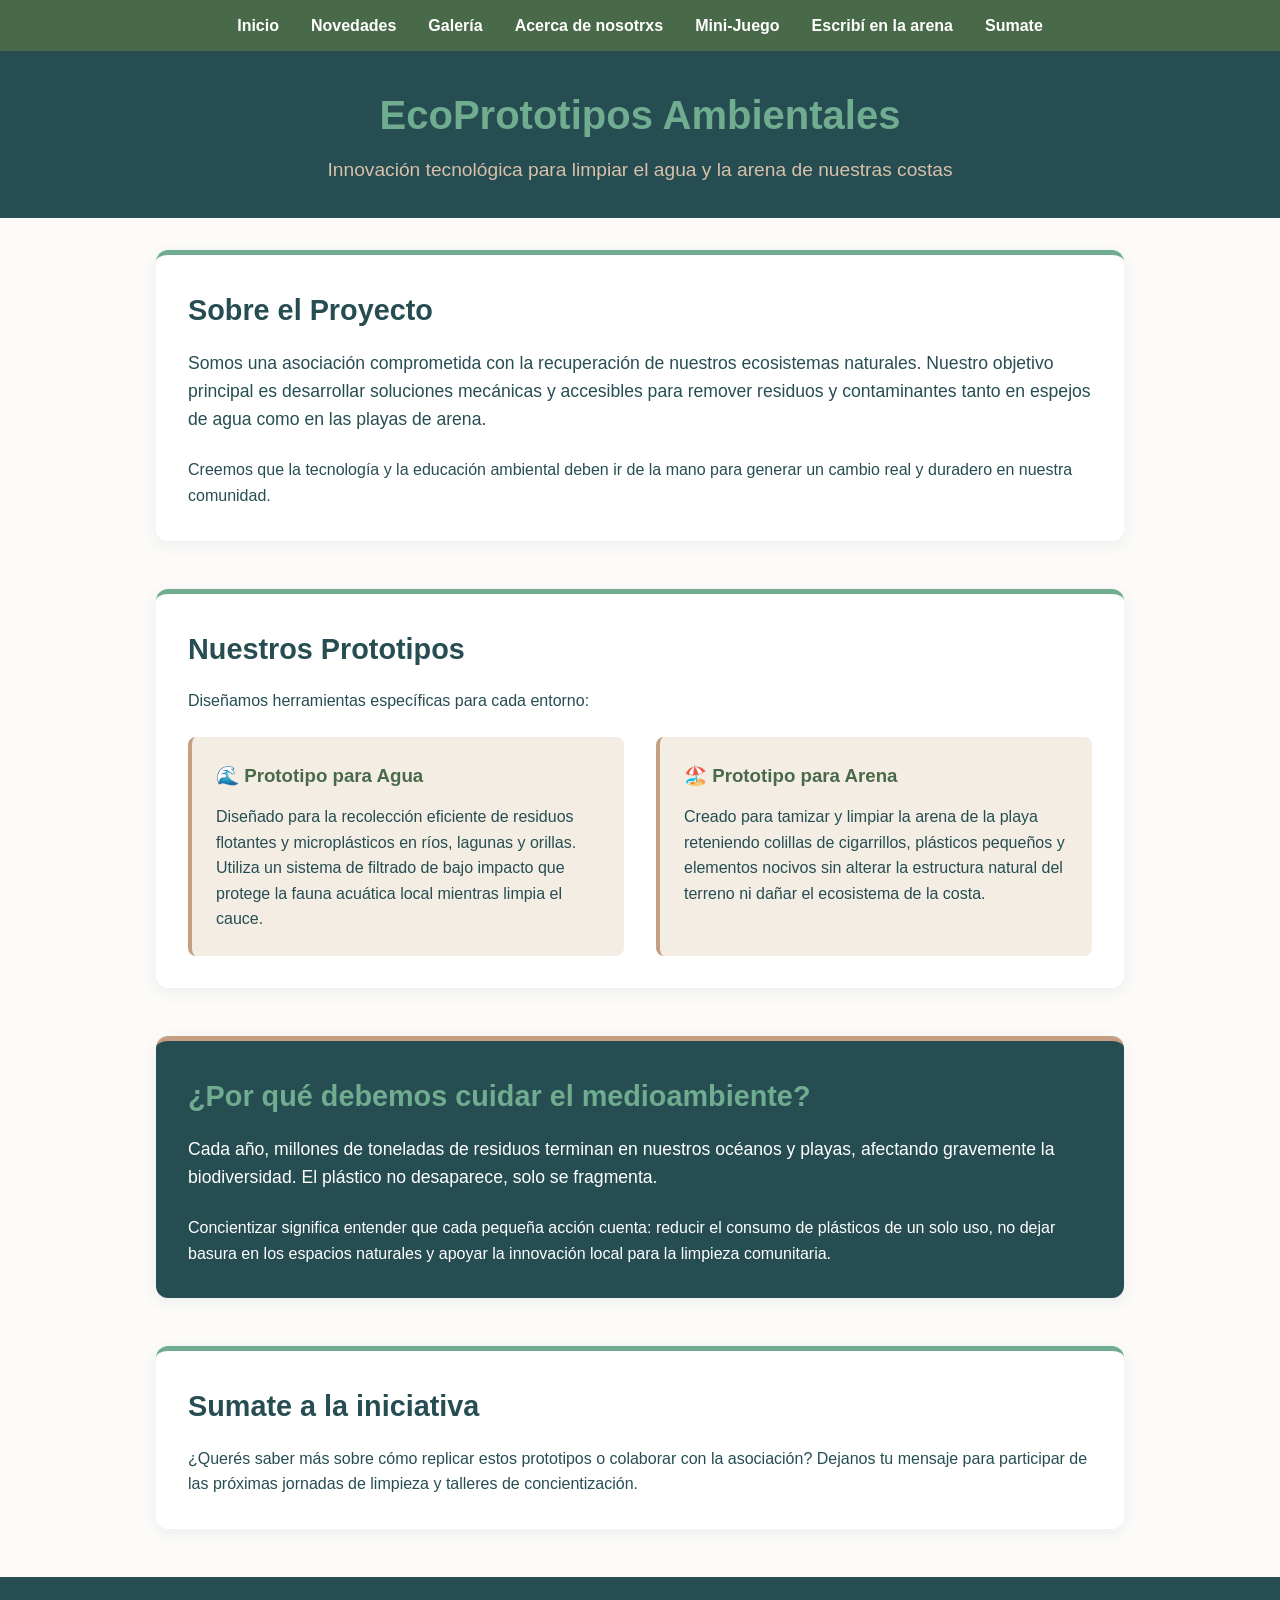
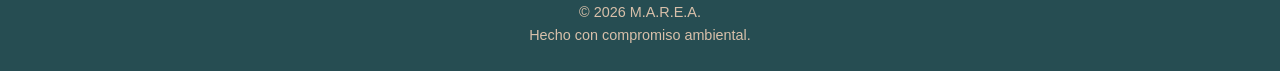
==== index.html @ c1b2d2fb "Add files via upload" ====
<!DOCTYPE html>
<html lang="es">

<head>
    <meta charset="UTF-8">
    <meta name="viewport" content="width=device-width, initial-scale=1.0">
    <title>Inicio</title>
    <link rel="stylesheet" href="style.css">

</head>

<body>
    <nav>
        <a href="index.html">Inicio</a>
        <a href="novedades.html">Novedades</a>
        <a href="galeria.html">Galería</a>
        <a href="acercaDe.html">Acerca de nosotrxs</a>
        <a href="juego2.html">Mini-Juego</a>
        <a href="juego.html">Escribí en la arena</a>
        <a href="contacto.html">Sumate</a>
    </nav>
    <header>

        <h1>EcoPrototipos Ambientales</h1>
        <p>Innovación tecnológica para limpiar el agua y la arena de nuestras costas</p>
    </header>


    
    <div class="container">
        
        <section id="proyecto">
            <h2>Sobre el Proyecto</h2>
            <p class="intro-text">Somos una asociación comprometida con la recuperación de nuestros ecosistemas naturales. Nuestro objetivo principal es desarrollar soluciones mecánicas y accesibles para remover residuos y contaminantes tanto en espejos de agua como en las playas de arena.</p>
            <p>Creemos que la tecnología y la educación ambiental deben ir de la mano para generar un cambio real y duradero en nuestra comunidad.</p>
        </section>

        <section id="prototipos">
            <h2>Nuestros Prototipos</h2>
            <p>Diseñamos herramientas específicas para cada entorno:</p>
            
            <div class="prototypes-grid">
                <div class="card">
                    <h3>🌊 Prototipo para Agua</h3>
                    <p>Diseñado para la recolección eficiente de residuos flotantes y microplásticos en ríos, lagunas y orillas. Utiliza un sistema de filtrado de bajo impacto que protege la fauna acuática local mientras limpia el cauce.</p>
                </div>
                
                <div class="card">
                    <h3>🏖️ Prototipo para Arena</h3>
                    <p>Creado para tamizar y limpiar la arena de la playa reteniendo colillas de cigarrillos, plásticos pequeños y elementos nocivos sin alterar la estructura natural del terreno ni dañar el ecosistema de la costa.</p>
                </div>
            </div>
        </section>

        <section id="concientizar" class="awareness">
            <h2>¿Por qué debemos cuidar el medioambiente?</h2>
            <p class="intro-text">Cada año, millones de toneladas de residuos terminan en nuestros océanos y playas, afectando gravemente la biodiversidad. El plástico no desaparece, solo se fragmenta.</p>
            <p>Concientizar significa entender que cada pequeña acción cuenta: reducir el consumo de plásticos de un solo uso, no dejar basura en los espacios naturales y apoyar la innovación local para la limpieza comunitaria.</p>
        </section>

        <section id="contacto">
            <h2>Sumate a la iniciativa</h2>
            <p>¿Querés saber más sobre cómo replicar estos prototipos o colaborar con la asociación? Dejanos tu mensaje para participar de las próximas jornadas de limpieza y talleres de concientización.</p>
        </section>

    </div>

    <footer>
        <p>&copy; 2026 M.A.R.E.A. <br>Hecho con compromiso ambiental.</p>
    </footer>

</body>

</html>
---- style.css ----
:root {
    --primary-dark: #264d52;
    --sage-green: #70ac90;
    --forest-green: #496a49;
    --terracotta: #c59f82;
    --light-bg: #d8c0aa;
}

* {
    margin: 0;
    padding: 0;
    box-sizing: border-box;
    font-family: 'Segoe UI', Tahoma, Geneva, Verdana, sans-serif;
}

body {
    background-color: #fcfbfa;
    color: var(--primary-dark);
    line-height: 1.6;
}

header {
    background-color: var(--primary-dark);
    color: white;
    padding: 2rem 1rem;
    text-align: center;
}

header h1 {
    font-size: 2.5rem;
    margin-bottom: 0.5rem;
    color: var(--sage-green);
}

header p {
    font-size: 1.2rem;
    color: var(--light-bg);
}

nav {
    background-color: var(--forest-green);
    display: flex;
    justify-content: center;
    gap: 2rem;
    padding: 0.8rem;
}

nav a {
    color: white;
    text-decoration: none;
    font-weight: 600;
    transition: color 0.3s;
}

nav a:hover {
    color: var(--light-bg);
}

.container {
    max-width: 1000px;
    margin: 2rem auto;
    padding: 0 1rem;
}

section {
    margin-bottom: 3rem;
    background: white;
    padding: 2rem;
    border-radius: 12px;
    box-shadow: 0 4px 15px rgba(38, 77, 82, 0.08);
    border-top: 5px solid var(--sage-green);
}

h2 {
    color: var(--primary-dark);
    margin-bottom: 1rem;
    font-size: 1.8rem;
}

.intro-text {
    font-size: 1.1rem;
    margin-bottom: 1.5rem;
}

.prototypes-grid {
    display: grid;
    grid-template-columns: repeat(auto-fit, minmax(280px, 1fr));
    gap: 2rem;
    margin-top: 1.5rem;
}

.card {
    background-color: #f4ede4;
    border-radius: 8px;
    padding: 1.5rem;
    border-left: 4px solid var(--terracotta);
}

.card h3 {
    color: var(--forest-green);
    margin-bottom: 0.8rem;
}

.awareness {
    background-color: var(--primary-dark);
    color: white;
    border-top-color: var(--terracotta);
}

.awareness h2 {
    color: var(--sage-green);
}

footer {
    background-color: var(--primary-dark);
    color: var(--light-bg);
    text-align: center;
    padding: 1.5rem;
    margin-top: 2rem;
    font-size: 0.9rem;
}

@media (max-width: 600px) {
    nav {
        flex-direction: column;
        text-align: center;
        gap: 0.8rem;
    }
}
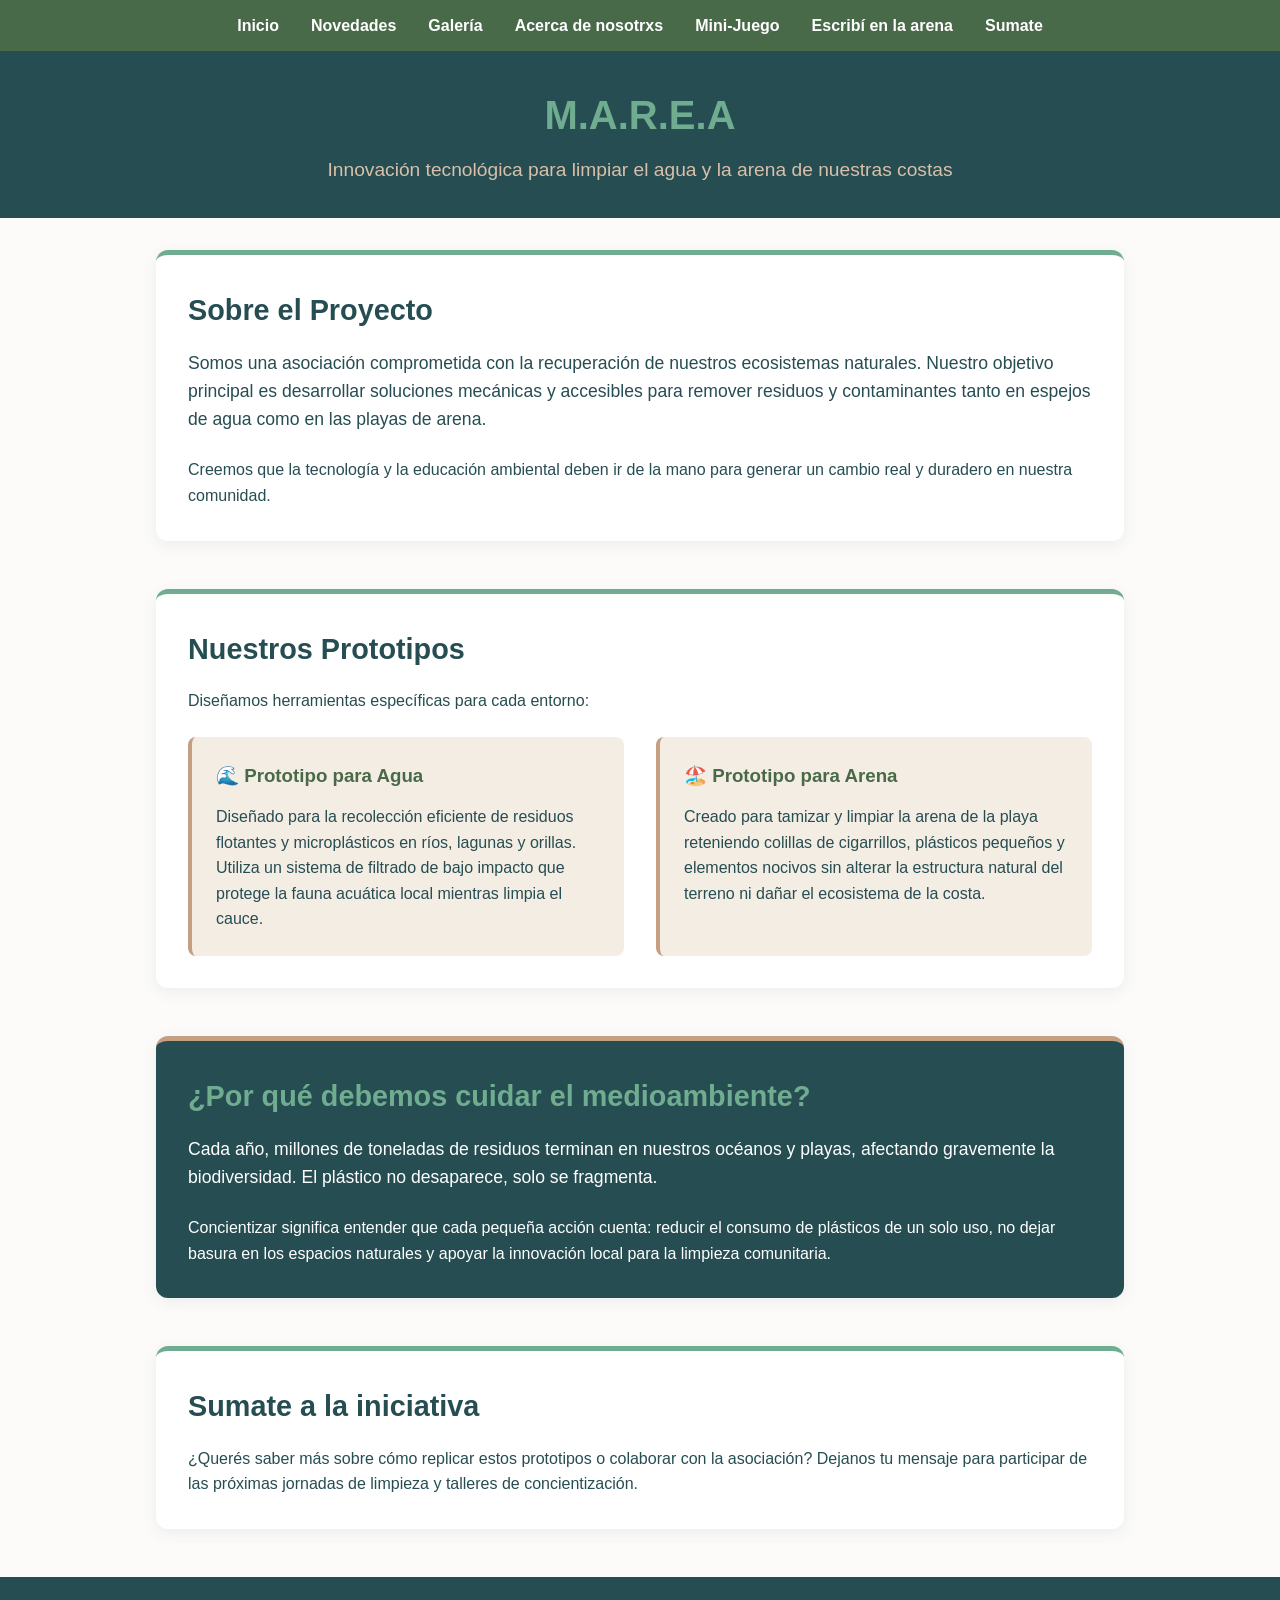
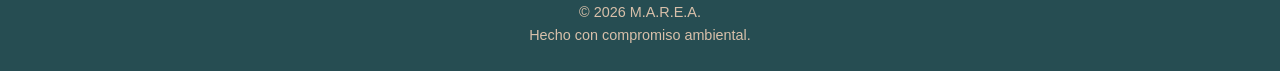
==== commit 1cc10f50: "Update index.html" ====
--- a/index.html
+++ b/index.html
@@ -21,7 +21,7 @@
     </nav>
     <header>
 
-        <h1>EcoPrototipos Ambientales</h1>
+        <h1>M.A.R.E.A</h1>
         <p>Innovación tecnológica para limpiar el agua y la arena de nuestras costas</p>
     </header>
 
@@ -71,4 +71,4 @@
 
 </body>
 
-</html>+</html>
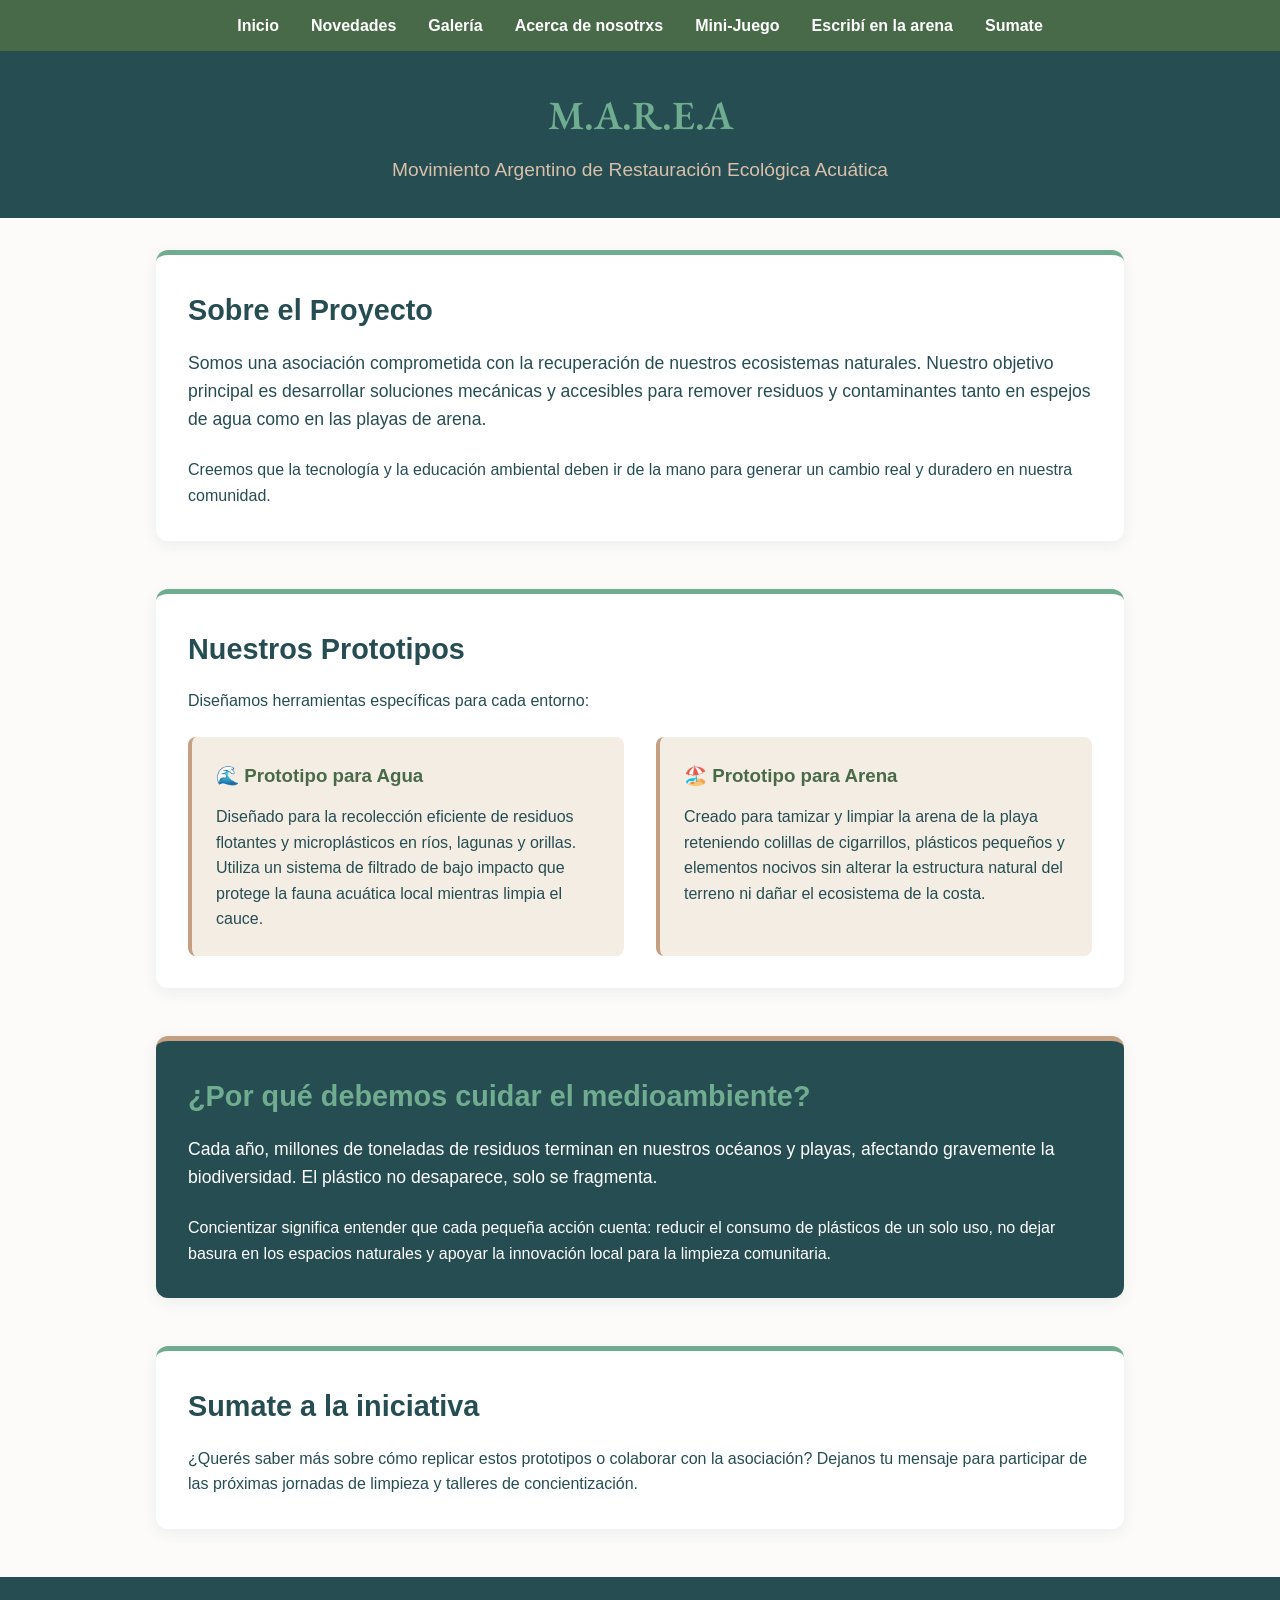
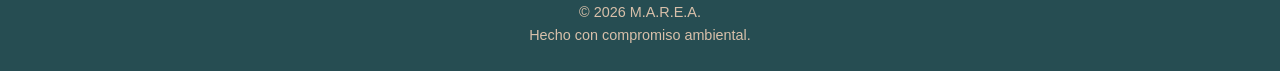
==== commit 4a3f6397: "Update index.html" ====
--- a/index.html
+++ b/index.html
@@ -22,7 +22,7 @@
     <header>
 
         <h1>M.A.R.E.A</h1>
-        <p>Innovación tecnológica para limpiar el agua y la arena de nuestras costas</p>
+        <p>Movimiento Argentino de Restauración Ecológica Acuática</p>
     </header>
 
 
--- a/style.css
+++ b/style.css
@@ -1,3 +1,4 @@
+@import url('https://fonts.googleapis.com/css2?family=EB+Garamond:ital,wght@0,400..800;1,400..800&display=swap');
 :root {
     --primary-dark: #264d52;
     --sage-green: #70ac90;
@@ -30,6 +31,11 @@
     font-size: 2.5rem;
     margin-bottom: 0.5rem;
     color: var(--sage-green);
+   
+}
+h1 {
+    font-family: 'EB Garamond', serif;
+    font-weight: 600;
 }
 
 header p {
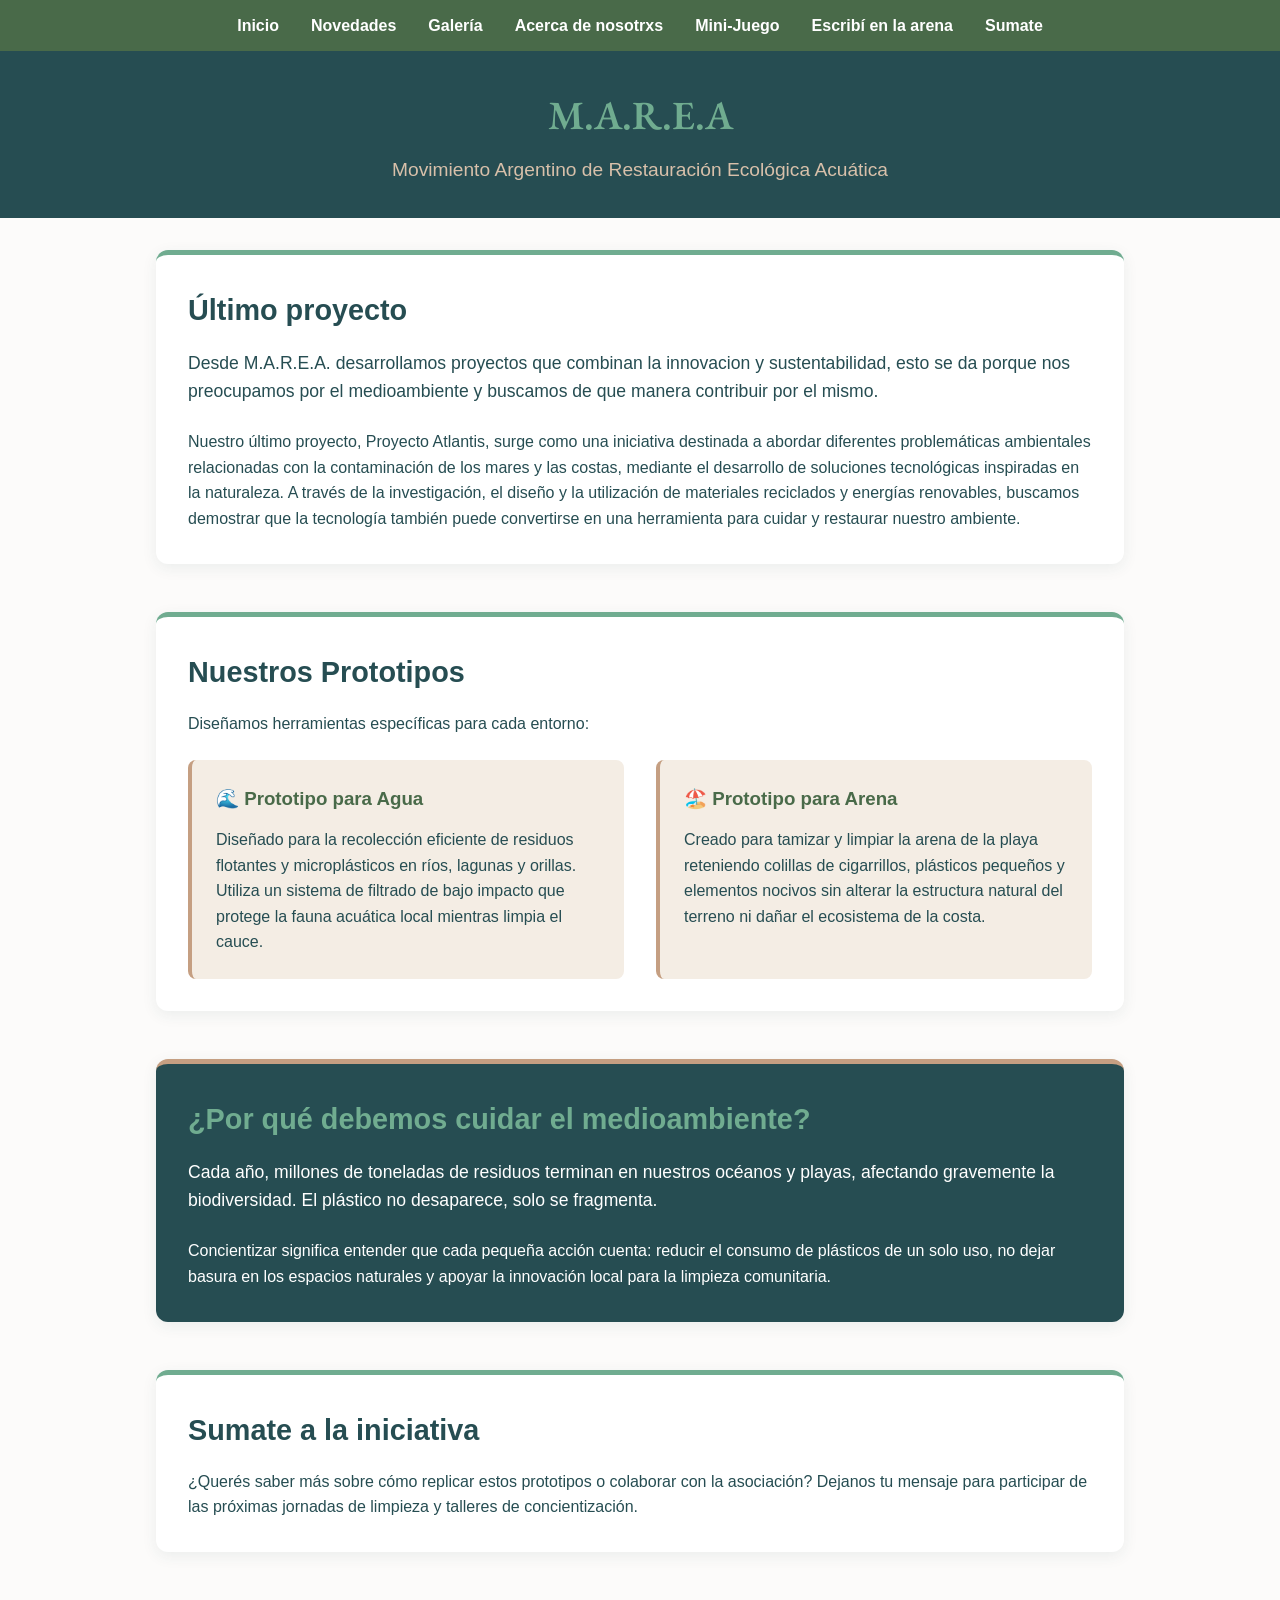
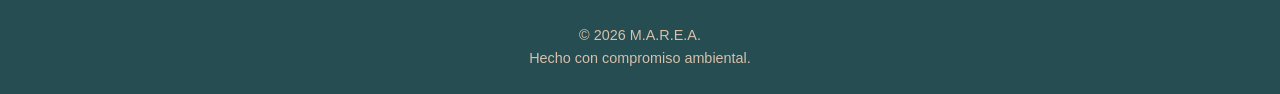
==== commit 7803aaf2: "Update index.html" ====
--- a/index.html
+++ b/index.html
@@ -30,9 +30,10 @@
     <div class="container">
         
         <section id="proyecto">
-            <h2>Sobre el Proyecto</h2>
-            <p class="intro-text">Somos una asociación comprometida con la recuperación de nuestros ecosistemas naturales. Nuestro objetivo principal es desarrollar soluciones mecánicas y accesibles para remover residuos y contaminantes tanto en espejos de agua como en las playas de arena.</p>
-            <p>Creemos que la tecnología y la educación ambiental deben ir de la mano para generar un cambio real y duradero en nuestra comunidad.</p>
+            <h2>Último proyecto</h2>
+            <p class="intro-text">Desde M.A.R.E.A. desarrollamos proyectos que combinan la innovacion y sustentabilidad, esto se da porque nos preocupamos por el medioambiente y buscamos de que manera contribuir por el mismo.</p>
+            <p>Nuestro último proyecto, Proyecto Atlantis, surge como una iniciativa destinada a abordar diferentes problemáticas ambientales relacionadas con la contaminación de los mares y las costas, mediante el desarrollo de soluciones tecnológicas inspiradas en la naturaleza.
+A través de la investigación, el diseño y la utilización de materiales reciclados y energías renovables, buscamos demostrar que la tecnología también puede convertirse en una herramienta para cuidar y restaurar nuestro ambiente.</p>
         </section>
 
         <section id="prototipos">
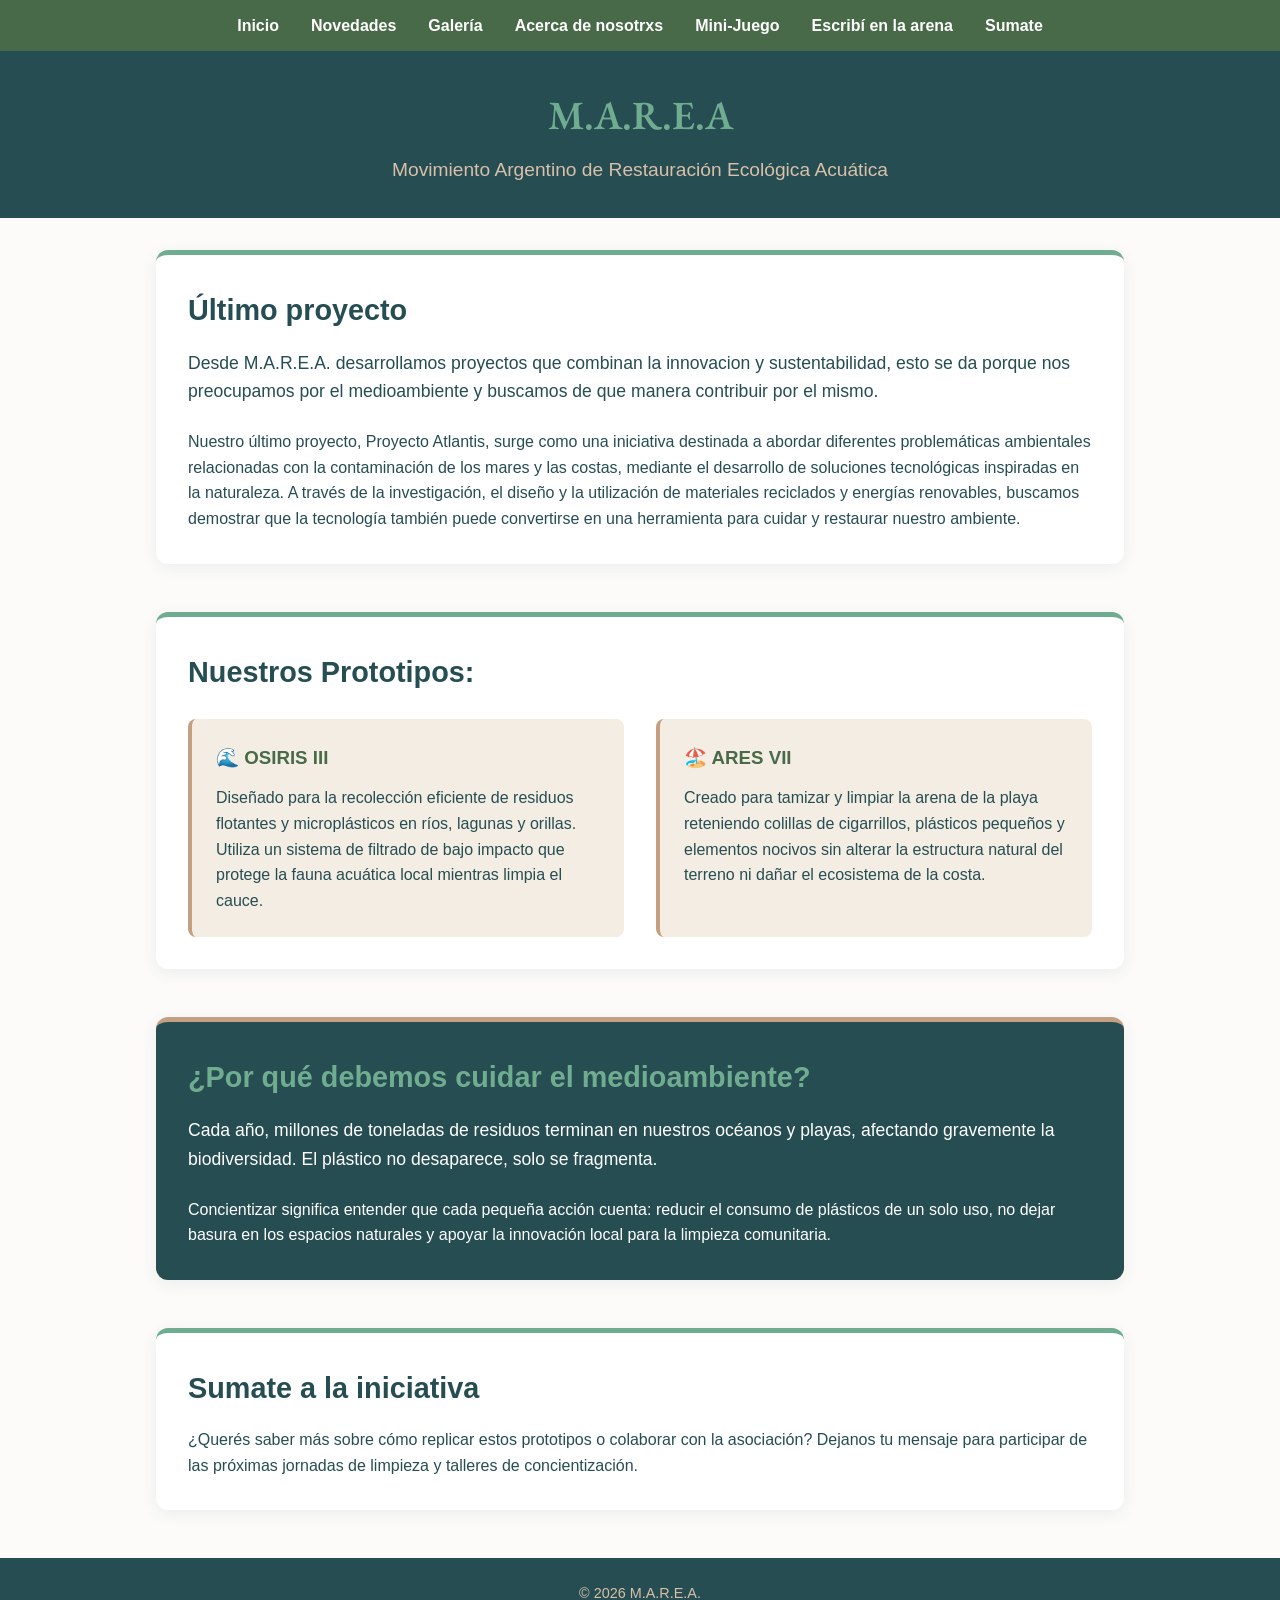
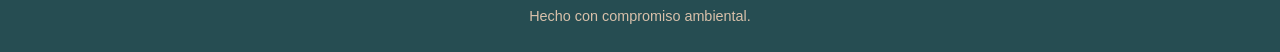
==== commit c5474e65: "Update index.html" ====
--- a/index.html
+++ b/index.html
@@ -37,17 +37,16 @@
         </section>
 
         <section id="prototipos">
-            <h2>Nuestros Prototipos</h2>
-            <p>Diseñamos herramientas específicas para cada entorno:</p>
-            
+            <h2>Nuestros Prototipos:</h2>
+                    
             <div class="prototypes-grid">
                 <div class="card">
-                    <h3>🌊 Prototipo para Agua</h3>
+                    <h3>🌊 OSIRIS III</h3>
                     <p>Diseñado para la recolección eficiente de residuos flotantes y microplásticos en ríos, lagunas y orillas. Utiliza un sistema de filtrado de bajo impacto que protege la fauna acuática local mientras limpia el cauce.</p>
                 </div>
                 
                 <div class="card">
-                    <h3>🏖️ Prototipo para Arena</h3>
+                    <h3>🏖️ ARES VII</h3>
                     <p>Creado para tamizar y limpiar la arena de la playa reteniendo colillas de cigarrillos, plásticos pequeños y elementos nocivos sin alterar la estructura natural del terreno ni dañar el ecosistema de la costa.</p>
                 </div>
             </div>
